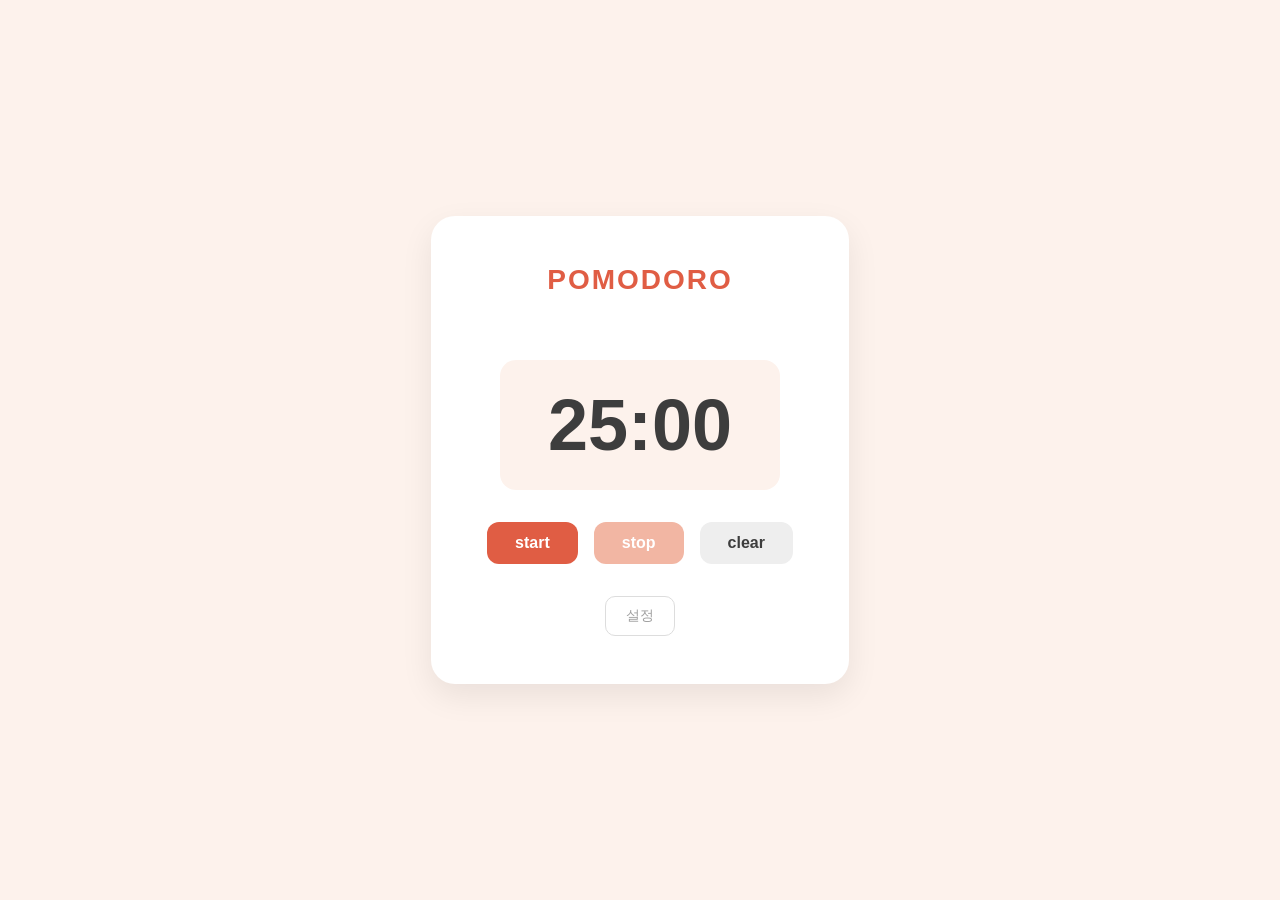
==== index.html @ 74f2f801 "1. init 초기문서" ====
<!DOCTYPE html>
<html lang="ko">

<head>
  <meta charset="UTF-8" />
  <meta name="viewport" content="width=device-width, initial-scale=1.0" />
  <title>춘천시 넥스템 컴퓨터 학원</title>
  <link rel="stylesheet" href="index.css" />
</head>

<body>
  <div class="timer-card">
    <h1>pomodoro</h1>

    <div class="current-time" id="currentTime"></div>

    <div class="time-display" id="timeDisplay">25:00</div>

    <div class="controls">
      <button type="button" class="btn btn-start" onclick="startTimer()">start</button>
      <button type="button" class="btn btn-stop" onclick="stopTimer()">stop</button>
      <button type="button" class="btn btn-reset" onclick="resetTimer()">clear</button>
    </div>

    <button type="button" class="btn-settings" onclick="location.href='setting.html'">설정</button>
  </div>

  <script src="index.js"></script>
</body>

</html>
---- index.css ----
* {
  box-sizing: border-box;
  margin: 0;
  padding: 0;
}

body {
  min-height: 100vh;
  display: flex;
  align-items: center;
  justify-content: center;
  background: #fdf2ec;
  font-family: "Segoe UI", "Pretendard", sans-serif;
  color: #3d3d3d;
}

.timer-card {
  display: flex;
  flex-direction: column;
  align-items: center;
  gap: 32px;
  padding: 48px 56px;
  background: #ffffff;
  border-radius: 24px;
  box-shadow: 0 12px 32px rgba(0, 0, 0, 0.08);
}

h1 {
  font-size: 28px;
  font-weight: 700;
  letter-spacing: 2px;
  text-transform: uppercase;
  color: #e05d44;
}

.time-display {
  font-size: 72px;
  font-weight: 700;
  font-variant-numeric: tabular-nums;
  color: #3d3d3d;
  background: #fdf2ec;
  padding: 24px 48px;
  border-radius: 16px;
}

.controls {
  display: flex;
  gap: 16px;
}

.btn {
  padding: 12px 28px;
  font-size: 16px;
  font-weight: 600;
  border: none;
  border-radius: 12px;
  cursor: pointer;
  transition: opacity 0.2s ease, transform 0.1s ease;
}

.btn:hover {
  opacity: 0.9;
}

.btn:active {
  transform: scale(0.97);
}

.btn-start {
  background: #e05d44;
  color: #ffffff;
}

.btn-stop {
  background: #f2b6a3;
  color: #ffffff;
}

.btn-reset {
  background: #eeeeee;
  color: #3d3d3d;
}

.btn-settings {
  padding: 10px 20px;
  font-size: 14px;
  font-weight: 500;
  background: transparent;
  color: #a0a0a0;
  border: 1px solid #dddddd;
  border-radius: 10px;
  cursor: pointer;
  transition: background 0.2s ease;
}

.btn-settings:hover {
  background: #f5f5f5;
}
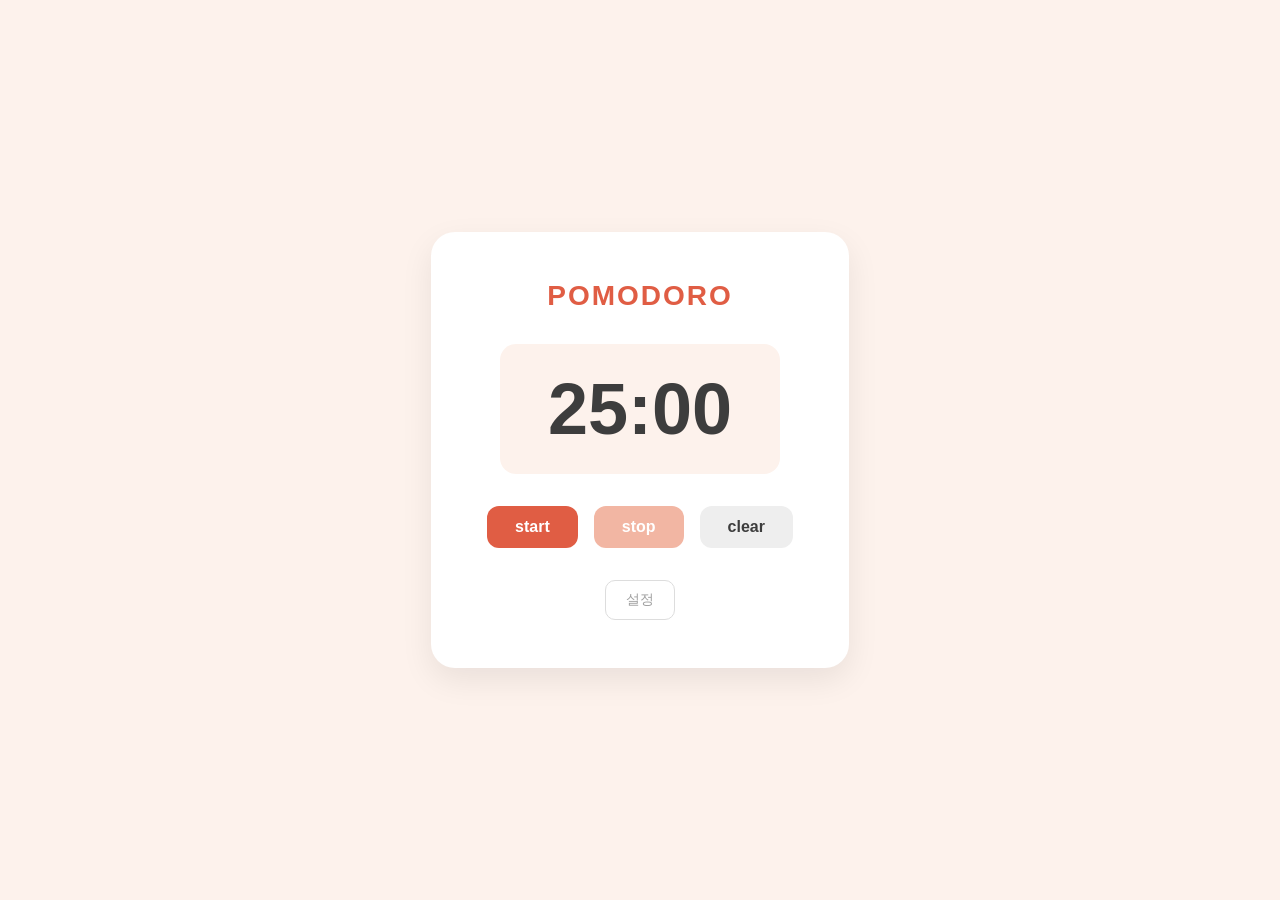
==== commit 604337cd: "5.시간표시기능삭제" ====
--- a/index.html
+++ b/index.html
@@ -11,8 +11,6 @@
 <body>
   <div class="timer-card">
     <h1>pomodoro</h1>
-
-    <div class="current-time" id="currentTime"></div>
 
     <div class="time-display" id="timeDisplay">25:00</div>
 
